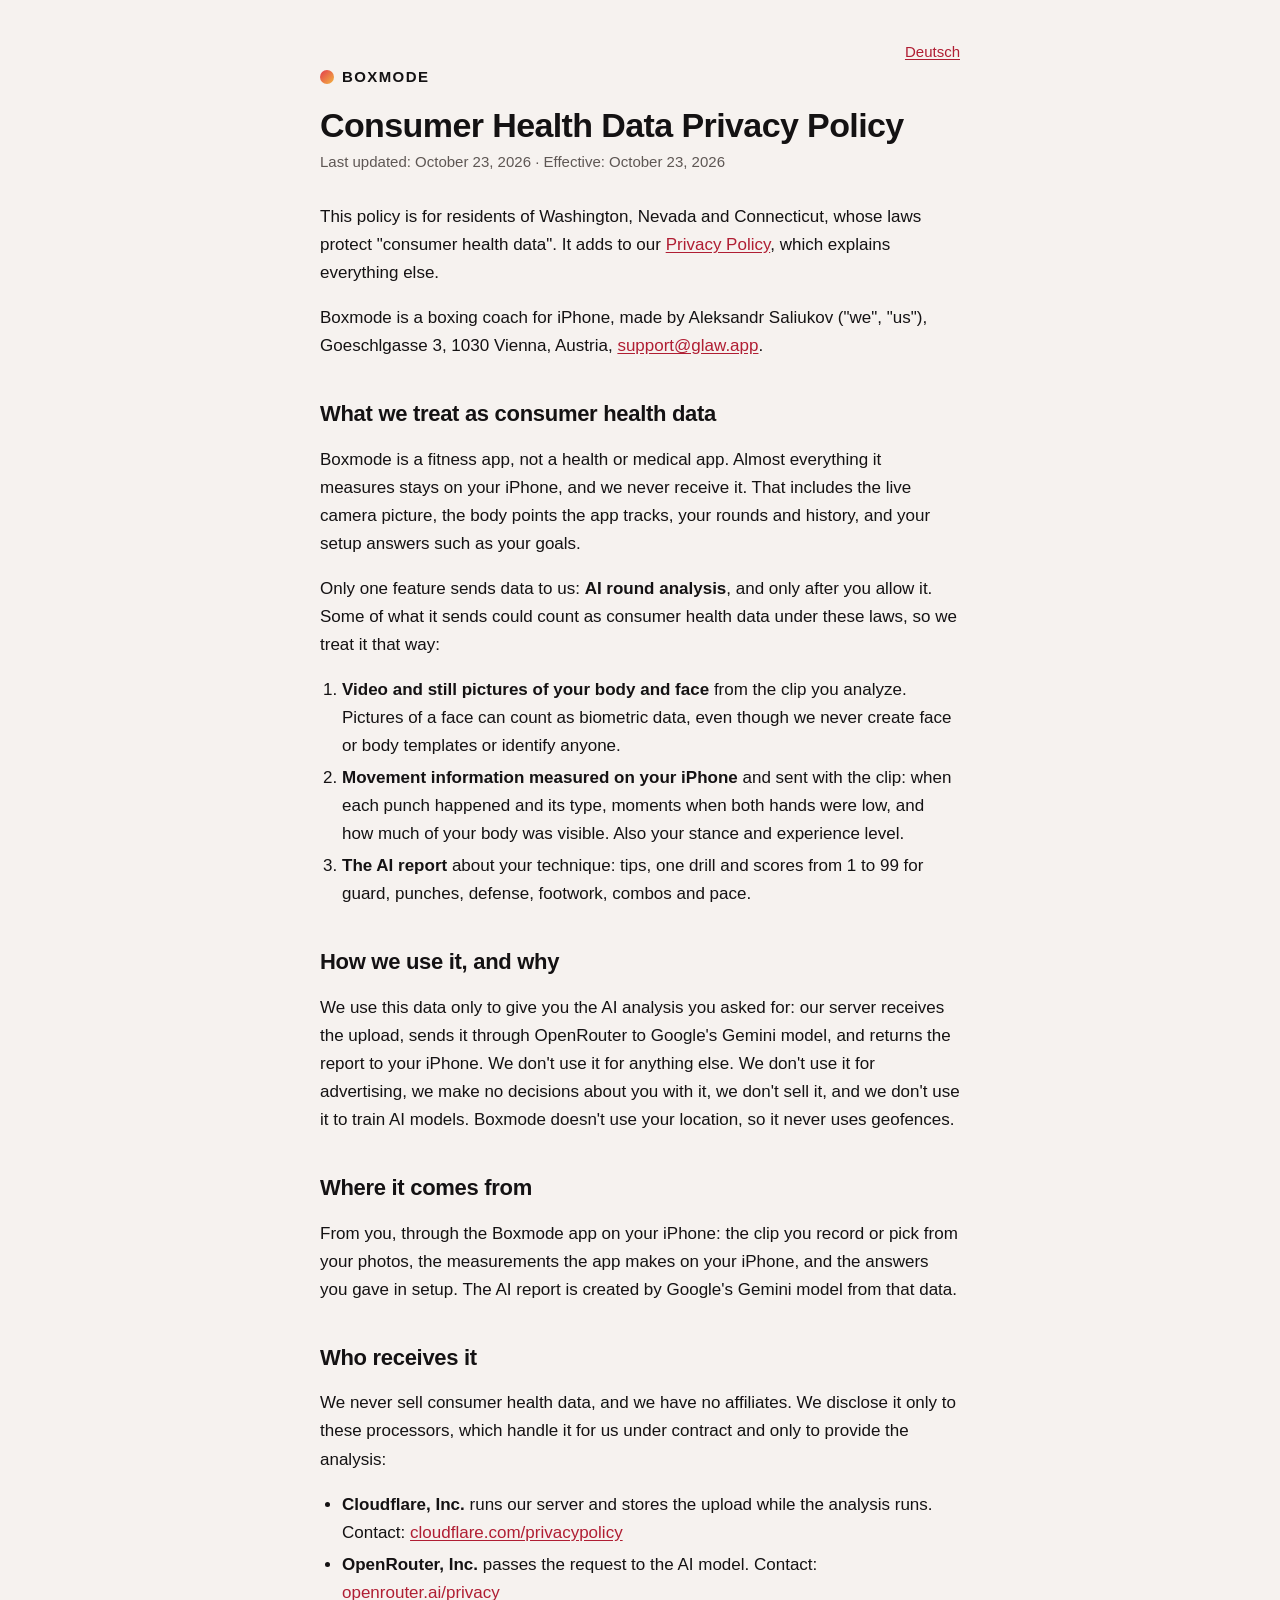
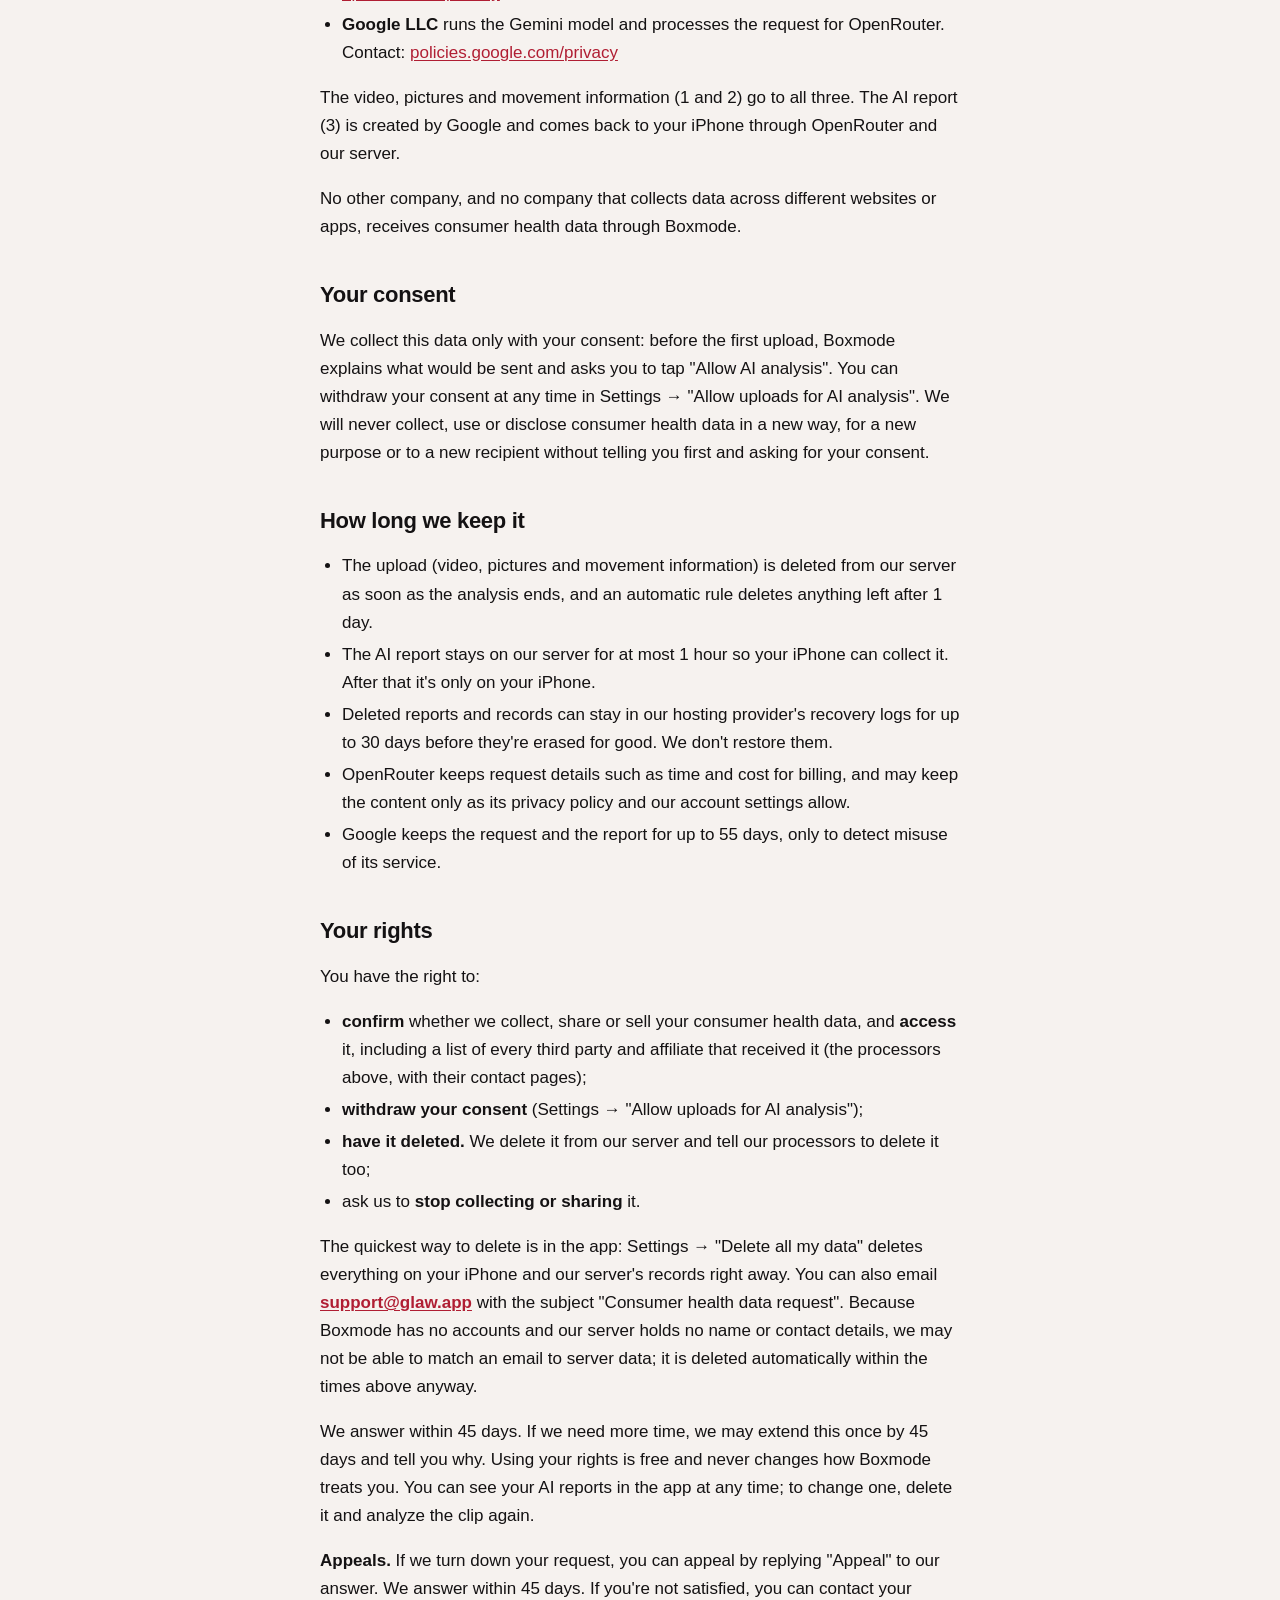
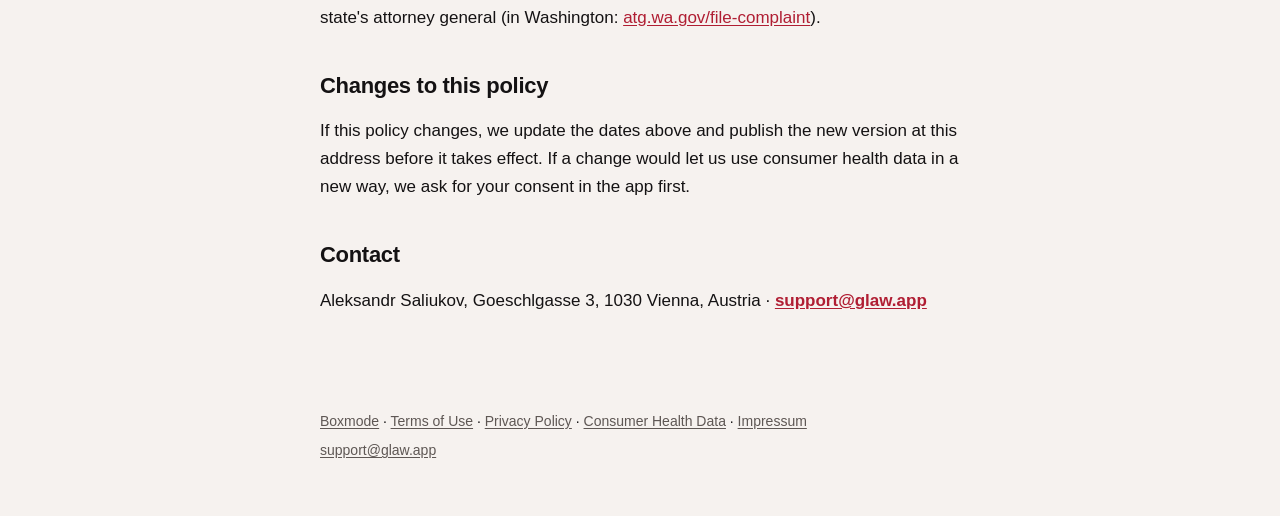
==== health-data/index.html @ cb19ac98 "Publish Boxmode legal pages (2026-10-23)" ====
<!DOCTYPE html>
<html lang="en">
<head>
<meta charset="utf-8">
<meta name="viewport" content="width=device-width, initial-scale=1">
<title>Boxmode — Consumer Health Data Privacy Policy</title>
<meta name="description" content="Boxmode&#x27;s Consumer Health Data Privacy Policy for Washington, Nevada and Connecticut.">
<link rel="stylesheet" href="../style.css">
<link rel="canonical" href="https://soloranez21.github.io/boxmode-legal/health-data/">
<link rel="alternate" hreflang="en" href="https://soloranez21.github.io/boxmode-legal/health-data/">
<link rel="alternate" hreflang="de" href="https://soloranez21.github.io/boxmode-legal/de/health-data/">
</head>
<body>
<main>
<p class="lang"><a href="../de/health-data/" lang="de" hreflang="de">Deutsch</a></p>
<a class="brand" href="../"><span class="dot" aria-hidden="true"></span>Boxmode</a>
<h1>Consumer Health Data Privacy Policy</h1>
<p class="meta">Last updated: October 23, 2026 · Effective: October 23, 2026</p>
<p>This policy is for residents of Washington, Nevada and Connecticut, whose laws protect "consumer health data". It adds to our <a href="../privacy/">Privacy Policy</a>, which explains everything else.</p>
<p>Boxmode is a boxing coach for iPhone, made by Aleksandr Saliukov ("we", "us"), Goeschlgasse 3, 1030 Vienna, Austria, <a href="mailto:support@glaw.app">support@glaw.app</a>.</p>
<h2 id="what-we-treat-as-consumer-health-data">What we treat as consumer health data</h2>
<p>Boxmode is a fitness app, not a health or medical app. Almost everything it measures stays on your iPhone, and we never receive it. That includes the live camera picture, the body points the app tracks, your rounds and history, and your setup answers such as your goals.</p>
<p>Only one feature sends data to us: <strong>AI round analysis</strong>, and only after you allow it. Some of what it sends could count as consumer health data under these laws, so we treat it that way:</p>
<ol>
  <li><strong>Video and still pictures of your body and face</strong> from the clip you analyze. Pictures of a face can count as biometric data, even though we never create face or body templates or identify anyone.</li>
  <li><strong>Movement information measured on your iPhone</strong> and sent with the clip: when each punch happened and its type, moments when both hands were low, and how much of your body was visible. Also your stance and experience level.</li>
  <li><strong>The AI report</strong> about your technique: tips, one drill and scores from 1 to 99 for guard, punches, defense, footwork, combos and pace.</li>
</ol>
<h2 id="how-we-use-it-and-why">How we use it, and why</h2>
<p>We use this data only to give you the AI analysis you asked for: our server receives the upload, sends it through OpenRouter to Google's Gemini model, and returns the report to your iPhone. We don't use it for anything else. We don't use it for advertising, we make no decisions about you with it, we don't sell it, and we don't use it to train AI models. Boxmode doesn't use your location, so it never uses geofences.</p>
<h2 id="where-it-comes-from">Where it comes from</h2>
<p>From you, through the Boxmode app on your iPhone: the clip you record or pick from your photos, the measurements the app makes on your iPhone, and the answers you gave in setup. The AI report is created by Google's Gemini model from that data.</p>
<h2 id="who-receives-it">Who receives it</h2>
<p>We never sell consumer health data, and we have no affiliates. We disclose it only to these processors, which handle it for us under contract and only to provide the analysis:</p>
<ul>
  <li><strong>Cloudflare, Inc.</strong> runs our server and stores the upload while the analysis runs. Contact: <a href="https://www.cloudflare.com/privacypolicy/">cloudflare.com/privacypolicy</a></li>
  <li><strong>OpenRouter, Inc.</strong> passes the request to the AI model. Contact: <a href="https://openrouter.ai/privacy">openrouter.ai/privacy</a></li>
  <li><strong>Google LLC</strong> runs the Gemini model and processes the request for OpenRouter. Contact: <a href="https://policies.google.com/privacy">policies.google.com/privacy</a></li>
</ul>
<p>The video, pictures and movement information (1 and 2) go to all three. The AI report (3) is created by Google and comes back to your iPhone through OpenRouter and our server.</p>
<p>No other company, and no company that collects data across different websites or apps, receives consumer health data through Boxmode.</p>
<h2 id="your-consent">Your consent</h2>
<p>We collect this data only with your consent: before the first upload, Boxmode explains what would be sent and asks you to tap "Allow AI analysis". You can withdraw your consent at any time in Settings → "Allow uploads for AI analysis". We will never collect, use or disclose consumer health data in a new way, for a new purpose or to a new recipient without telling you first and asking for your consent.</p>
<h2 id="how-long-we-keep-it">How long we keep it</h2>
<ul>
  <li>The upload (video, pictures and movement information) is deleted from our server as soon as the analysis ends, and an automatic rule deletes anything left after 1 day.</li>
  <li>The AI report stays on our server for at most 1 hour so your iPhone can collect it. After that it's only on your iPhone.</li>
  <li>Deleted reports and records can stay in our hosting provider's recovery logs for up to 30 days before they're erased for good. We don't restore them.</li>
  <li>OpenRouter keeps request details such as time and cost for billing, and may keep the content only as its privacy policy and our account settings allow.</li>
  <li>Google keeps the request and the report for up to 55 days, only to detect misuse of its service.</li>
</ul>
<h2 id="your-rights">Your rights</h2>
<p>You have the right to:</p>
<ul>
  <li><strong>confirm</strong> whether we collect, share or sell your consumer health data, and <strong>access</strong> it, including a list of every third party and affiliate that received it (the processors above, with their contact pages);</li>
  <li><strong>withdraw your consent</strong> (Settings → "Allow uploads for AI analysis");</li>
  <li><strong>have it deleted.</strong> We delete it from our server and tell our processors to delete it too;</li>
  <li>ask us to <strong>stop collecting or sharing</strong> it.</li>
</ul>
<p>The quickest way to delete is in the app: Settings → "Delete all my data" deletes everything on your iPhone and our server's records right away. You can also email <strong><a href="mailto:support@glaw.app">support@glaw.app</a></strong> with the subject "Consumer health data request". Because Boxmode has no accounts and our server holds no name or contact details, we may not be able to match an email to server data; it is deleted automatically within the times above anyway.</p>
<p>We answer within 45 days. If we need more time, we may extend this once by 45 days and tell you why. Using your rights is free and never changes how Boxmode treats you. You can see your AI reports in the app at any time; to change one, delete it and analyze the clip again.</p>
<p><strong>Appeals.</strong> If we turn down your request, you can appeal by replying "Appeal" to our answer. We answer within 45 days. If you're not satisfied, you can contact your state's attorney general (in Washington: <a href="https://www.atg.wa.gov/file-complaint">atg.wa.gov/file-complaint</a>).</p>
<h2 id="changes-to-this-policy">Changes to this policy</h2>
<p>If this policy changes, we update the dates above and publish the new version at this address before it takes effect. If a change would let us use consumer health data in a new way, we ask for your consent in the app first.</p>
<h2 id="contact">Contact</h2>
<p>Aleksandr Saliukov, Goeschlgasse 3, 1030 Vienna, Austria · <strong><a href="mailto:support@glaw.app">support@glaw.app</a></strong></p>
</main>
<footer>
<p><a href="../">Boxmode</a> · <a href="../terms/">Terms of Use</a> · <a href="../privacy/">Privacy Policy</a> · <a href="./">Consumer Health Data</a> · <a href="../de/impressum/">Impressum</a></p>
<p><a href="mailto:support@glaw.app">support@glaw.app</a></p>
</footer>
</body>
</html>
---- style.css ----
/* Boxmode legal pages. Same simple layout as Waker's waker-legal site, in Boxmode's Pop palette
   (black, red, gold, warm light). Text colours meet WCAG AA in both themes. */
:root {
  --bg: #F6F2EF;
  --surface: #ECE5E0;
  --ink: #141213;
  --ink-secondary: #5E5754;
  --link: #B01E33;
  --line: #D9D0CA;
  --red: #E23A4C;
  --gold: #F4B740;
  color-scheme: light dark;
}
@media (prefers-color-scheme: dark) {
  :root {
    --bg: #0B0A0B;
    --surface: #1A1718;
    --ink: #F6F2EF;
    --ink-secondary: #A7A09C;
    --link: #FF6F80;
    --line: #36312F;
  }
}
* { box-sizing: border-box; }
html { -webkit-text-size-adjust: 100%; }
body {
  margin: 0;
  background: var(--bg);
  color: var(--ink);
  font: 17px/1.65 -apple-system, BlinkMacSystemFont, "Segoe UI", Roboto, Helvetica, Arial, sans-serif;
}
main {
  max-width: 680px;
  margin: 0 auto;
  padding: 40px 20px 72px;
}
h1 {
  font-size: 34px;
  line-height: 1.2;
  letter-spacing: -0.6px;
  margin: 12px 0 4px;
}
h2 {
  font-size: 22px;
  line-height: 1.3;
  letter-spacing: -0.3px;
  margin: 40px 0 8px;
}
h3 {
  font-size: 18px;
  line-height: 1.35;
  margin: 26px 0 6px;
}
p, li { color: var(--ink); }
li { margin: 4px 0; }
ul, ol { padding-left: 22px; }
a { color: var(--link); text-underline-offset: 2px; }
a:focus-visible { outline: 2px solid var(--link); outline-offset: 2px; border-radius: 3px; }
strong { font-weight: 650; }
code {
  font: 0.88em ui-monospace, SFMono-Regular, Menlo, monospace;
  background: var(--surface);
  border-radius: 6px;
  padding: 1px 5px;
  overflow-wrap: anywhere;
}
.meta { color: var(--ink-secondary); font-size: 15px; margin: 0 0 28px; }
.lang { margin: 0; font-size: 15px; text-align: right; }
.brand {
  display: inline-flex;
  align-items: center;
  gap: 8px;
  color: var(--ink);
  font-weight: 750;
  text-decoration: none;
  font-size: 15px;
  letter-spacing: 1.4px;
  text-transform: uppercase;
}
.brand .dot {
  width: 14px; height: 14px; border-radius: 50%;
  background: linear-gradient(135deg, var(--red), var(--gold));
  display: inline-block;
}
.card {
  background: var(--surface);
  border-radius: 16px;
  padding: 6px 20px;
  margin: 20px 0;
}
.table-wrap { overflow-x: auto; margin: 16px 0; }
table { border-collapse: collapse; width: 100%; font-size: 15px; line-height: 1.5; }
th, td { text-align: left; vertical-align: top; padding: 8px 10px 8px 0; border-bottom: 1px solid var(--line); hyphens: auto; overflow-wrap: anywhere; }
th { font-weight: 650; }
footer {
  max-width: 680px;
  margin: 0 auto;
  padding: 0 20px 48px;
  color: var(--ink-secondary);
  font-size: 14px;
}
footer a { color: var(--ink-secondary); }
footer p { margin: 6px 0; }

/* German compound words must fit compact phones. */
html[lang="de"] h1, html[lang="de"] h2 { overflow-wrap: anywhere; hyphens: auto; }
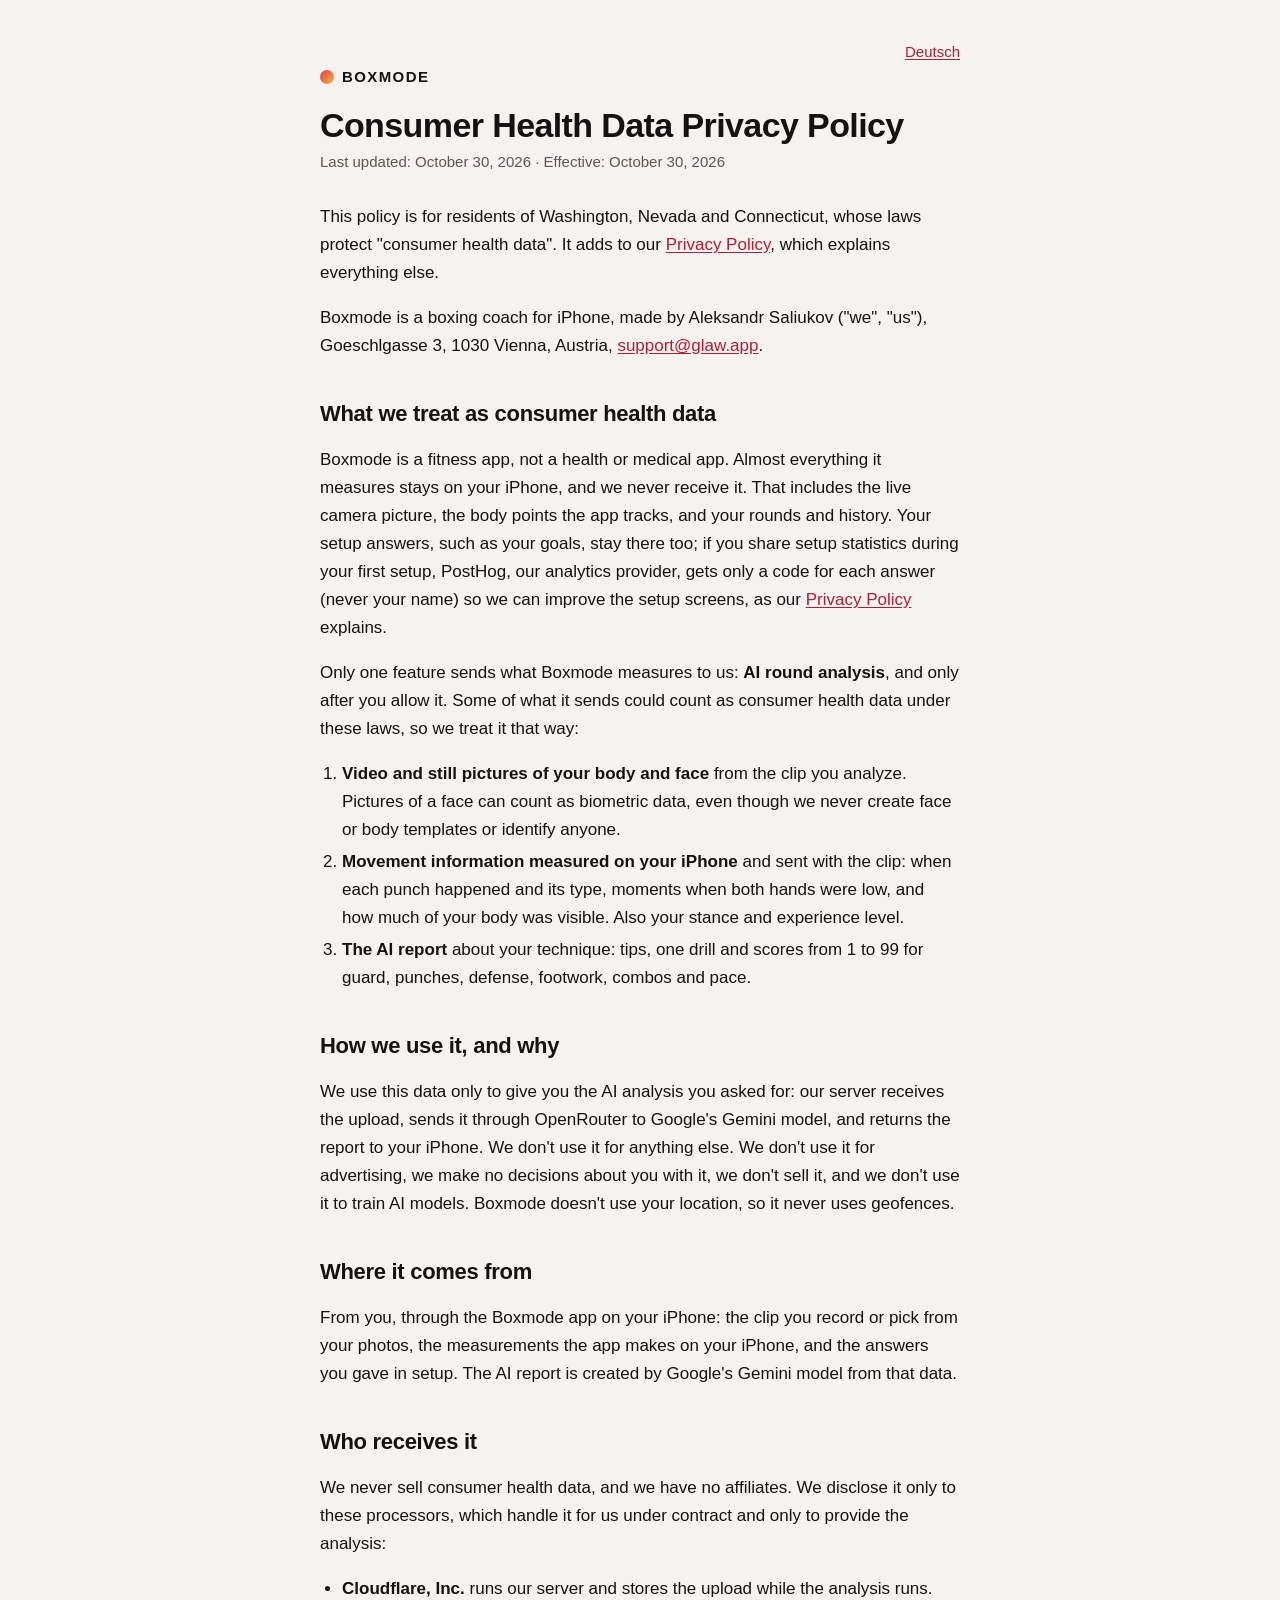
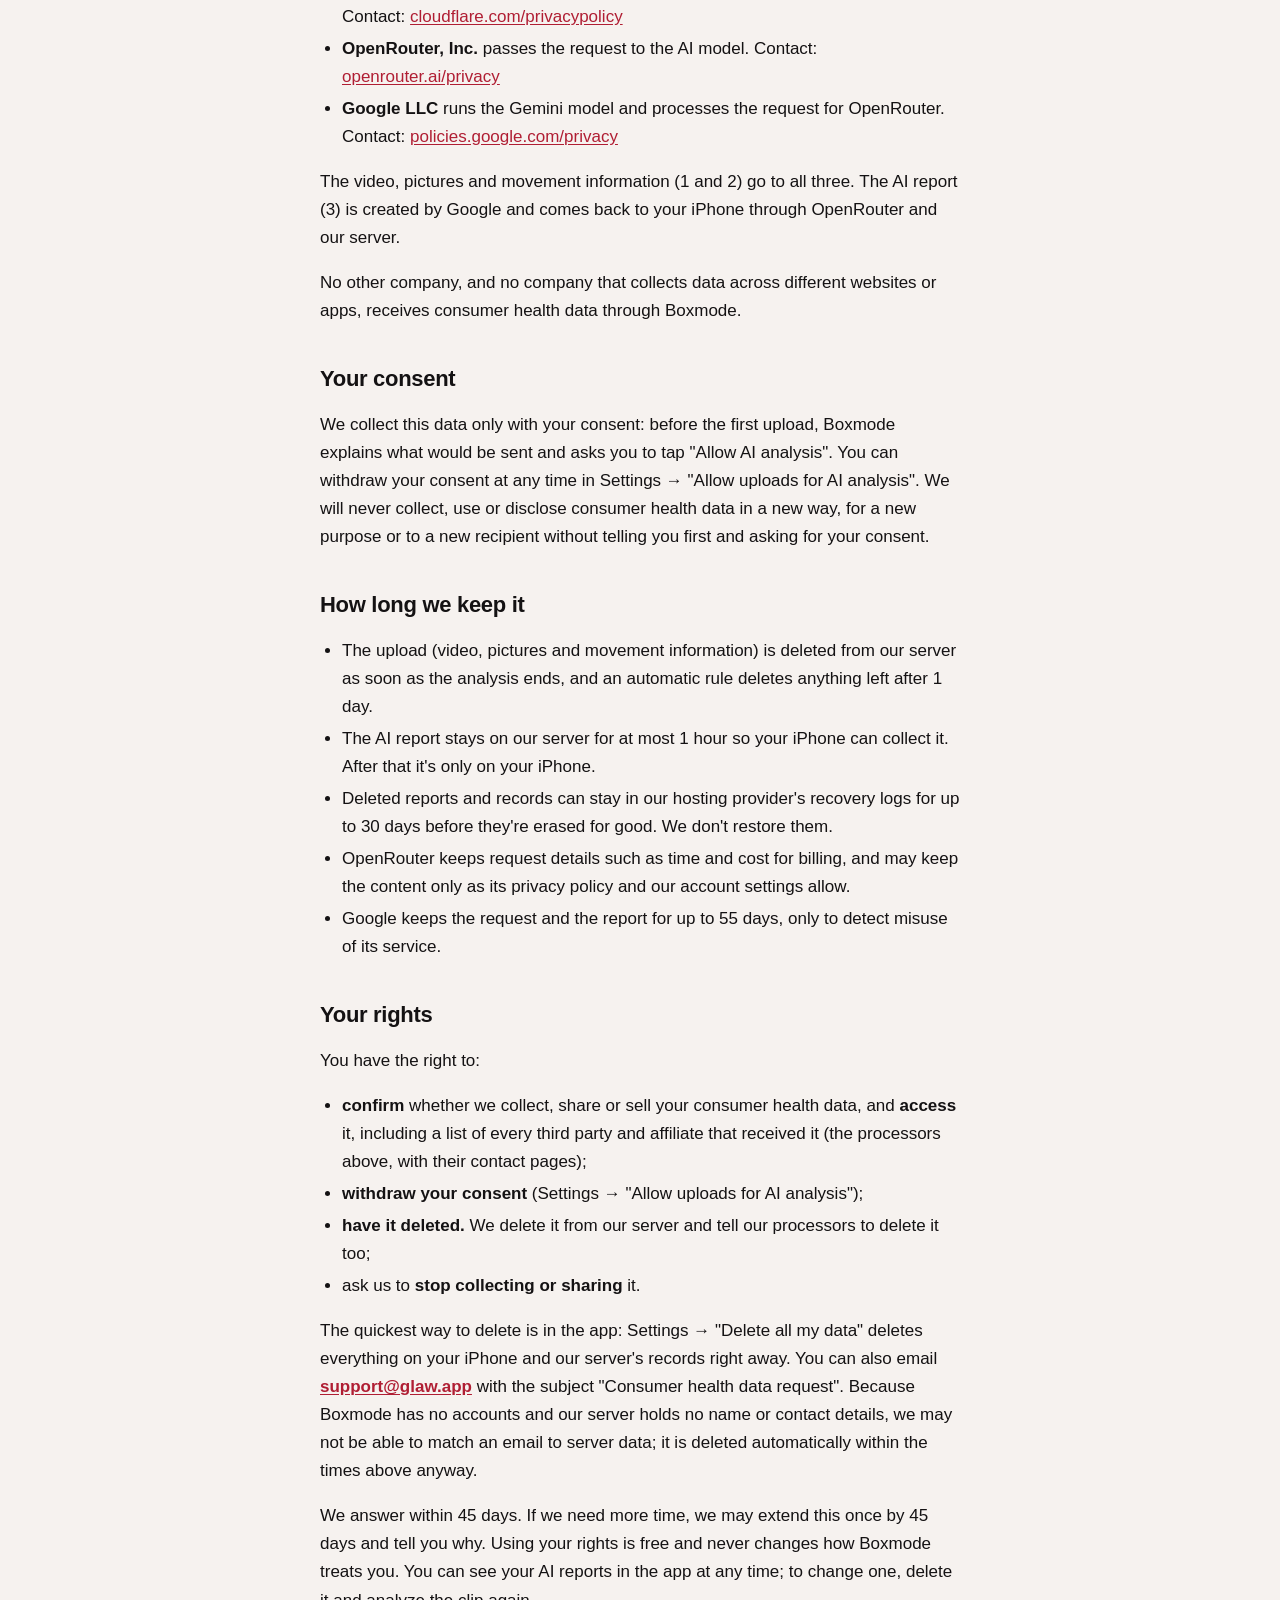
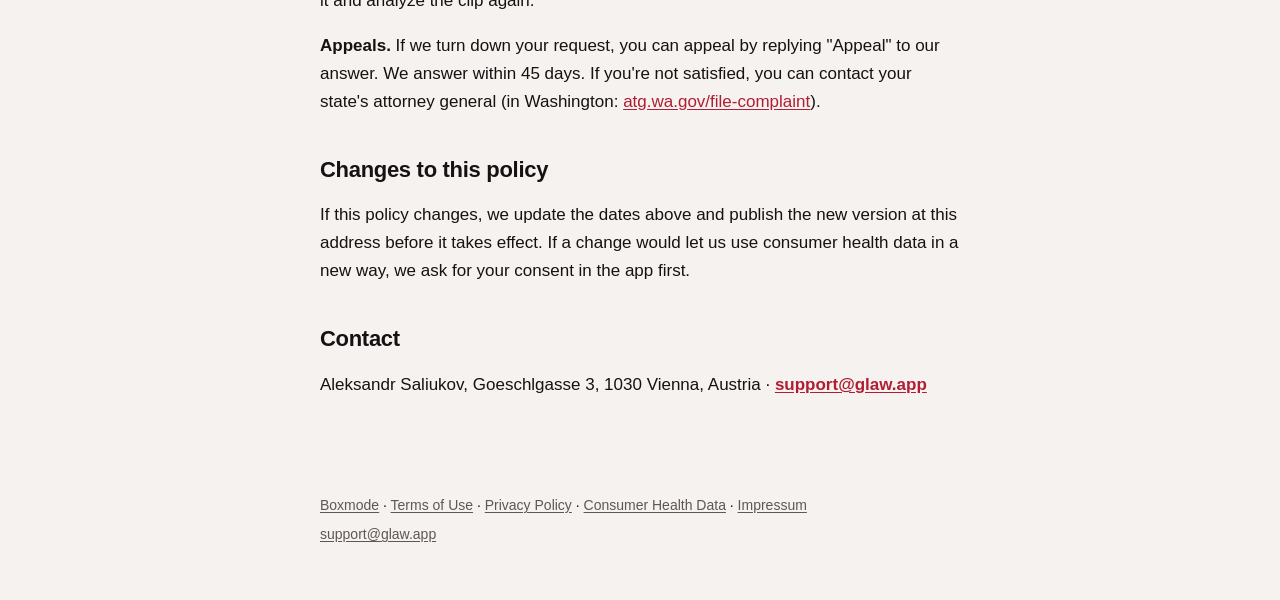
==== commit 0723a56c: "Publish Boxmode legal pages (2026-10-30)" ====
--- a/health-data/index.html
+++ b/health-data/index.html
@@ -15,12 +15,12 @@
 <p class="lang"><a href="../de/health-data/" lang="de" hreflang="de">Deutsch</a></p>
 <a class="brand" href="../"><span class="dot" aria-hidden="true"></span>Boxmode</a>
 <h1>Consumer Health Data Privacy Policy</h1>
-<p class="meta">Last updated: October 23, 2026 · Effective: October 23, 2026</p>
+<p class="meta">Last updated: October 30, 2026 · Effective: October 30, 2026</p>
 <p>This policy is for residents of Washington, Nevada and Connecticut, whose laws protect "consumer health data". It adds to our <a href="../privacy/">Privacy Policy</a>, which explains everything else.</p>
 <p>Boxmode is a boxing coach for iPhone, made by Aleksandr Saliukov ("we", "us"), Goeschlgasse 3, 1030 Vienna, Austria, <a href="mailto:support@glaw.app">support@glaw.app</a>.</p>
 <h2 id="what-we-treat-as-consumer-health-data">What we treat as consumer health data</h2>
-<p>Boxmode is a fitness app, not a health or medical app. Almost everything it measures stays on your iPhone, and we never receive it. That includes the live camera picture, the body points the app tracks, your rounds and history, and your setup answers such as your goals.</p>
-<p>Only one feature sends data to us: <strong>AI round analysis</strong>, and only after you allow it. Some of what it sends could count as consumer health data under these laws, so we treat it that way:</p>
+<p>Boxmode is a fitness app, not a health or medical app. Almost everything it measures stays on your iPhone, and we never receive it. That includes the live camera picture, the body points the app tracks, and your rounds and history. Your setup answers, such as your goals, stay there too; if you share setup statistics during your first setup, PostHog, our analytics provider, gets only a code for each answer (never your name) so we can improve the setup screens, as our <a href="../privacy/#setup-statistics-posthog">Privacy Policy</a> explains.</p>
+<p>Only one feature sends what Boxmode measures to us: <strong>AI round analysis</strong>, and only after you allow it. Some of what it sends could count as consumer health data under these laws, so we treat it that way:</p>
 <ol>
   <li><strong>Video and still pictures of your body and face</strong> from the clip you analyze. Pictures of a face can count as biometric data, even though we never create face or body templates or identify anyone.</li>
   <li><strong>Movement information measured on your iPhone</strong> and sent with the clip: when each punch happened and its type, moments when both hands were low, and how much of your body was visible. Also your stance and experience level.</li>
